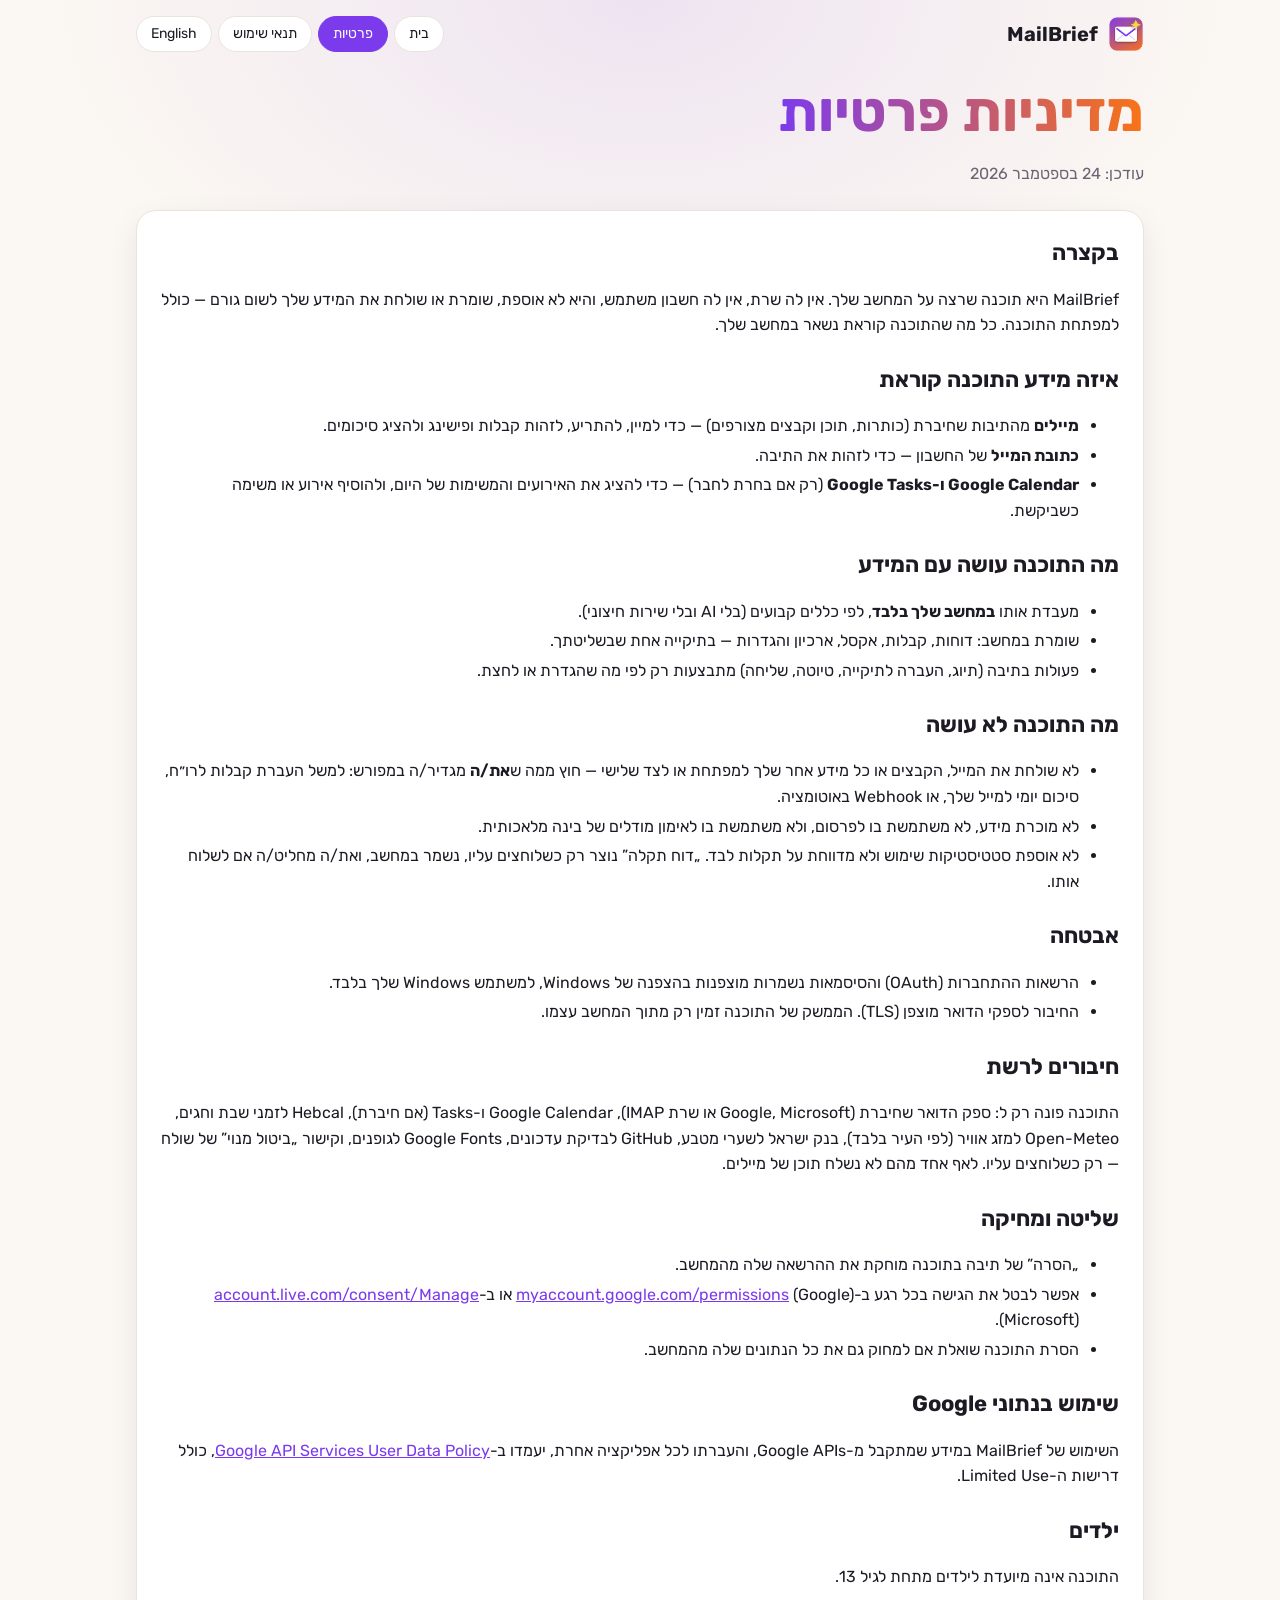
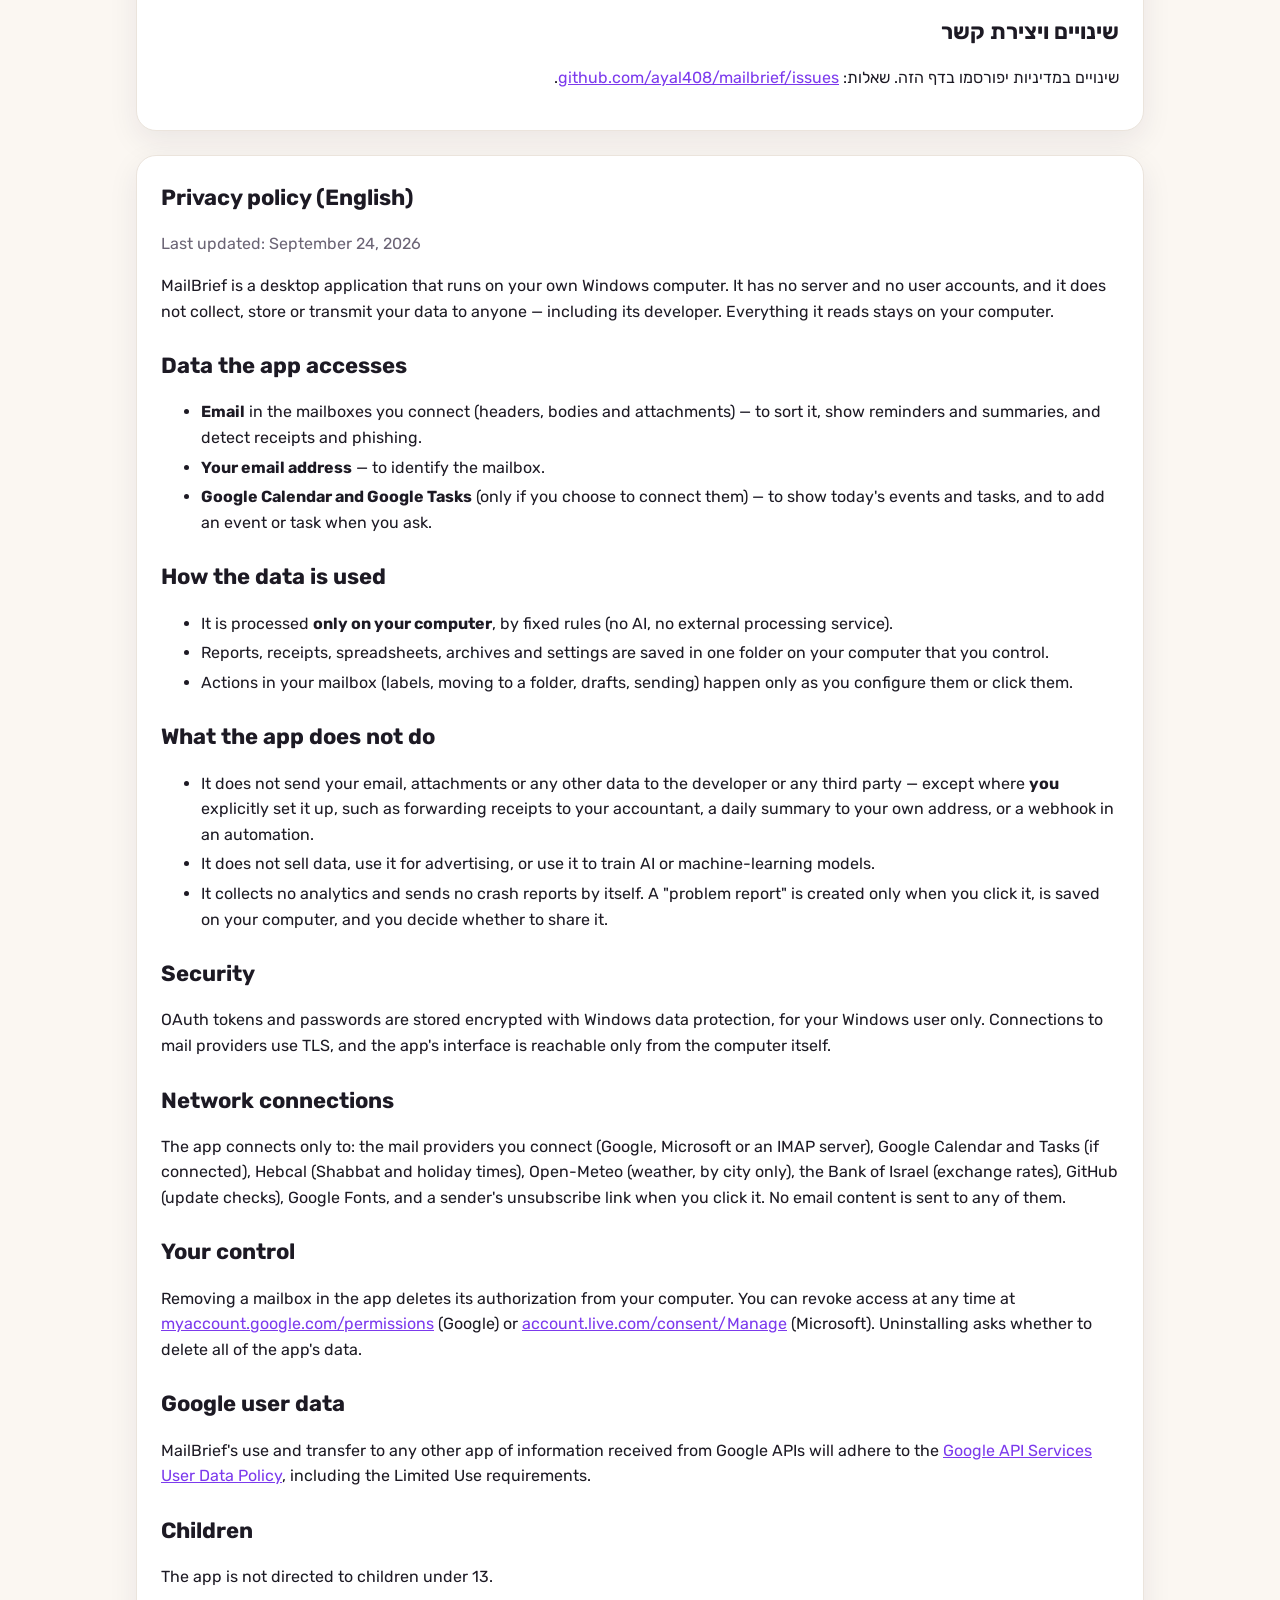
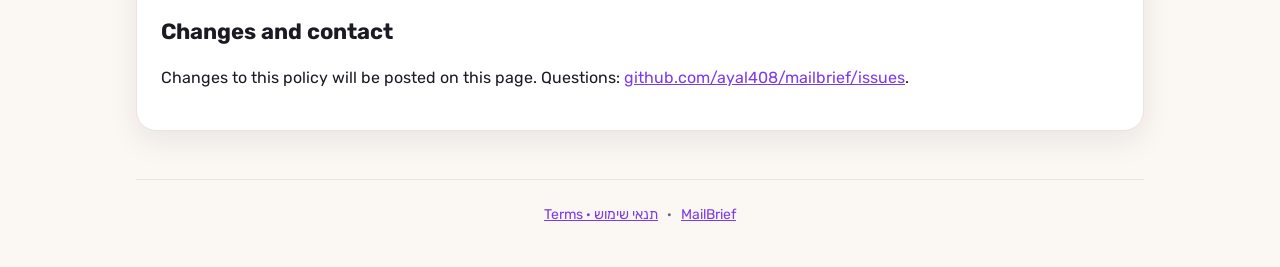
==== docs/privacy.html @ f6186390 "Website: home page, privacy policy and terms (GitHub Pages)" ====
<!doctype html>
<html lang="he" dir="rtl">
<head>
<meta charset="utf-8">
<meta name="viewport" content="width=device-width, initial-scale=1">
<title>מדיניות פרטיות · MailBrief</title>
<meta name="description" content="מדיניות הפרטיות של MailBrief — MailBrief privacy policy.">
<link rel="icon" href="favicon.png">
<link rel="preconnect" href="https://fonts.googleapis.com">
<link href="https://fonts.googleapis.com/css2?family=Rubik:wght@400;500;600;700&display=swap" rel="stylesheet">
<link rel="stylesheet" href="site.css">
</head>
<body>
<div class="wrap">
<header class="top">
  <a class="brand" href="./"><img src="favicon.png" alt="">MailBrief</a>
  <nav><a href="./">בית</a><a href="privacy.html" aria-current="page">פרטיות</a><a href="terms.html">תנאי שימוש</a><a href="#english">English</a></nav>
</header>

<h1><span class="g">מדיניות פרטיות</span></h1>
<p class="muted">עודכן: 24 בספטמבר 2026</p>

<div class="panel">
<h2>בקצרה</h2>
<p>MailBrief היא תוכנה שרצה על המחשב שלך. אין לה שרת, אין לה חשבון משתמש, והיא לא אוספת, שומרת או שולחת את המידע שלך לשום גורם —
כולל למפתחת התוכנה. כל מה שהתוכנה קוראת נשאר במחשב שלך.</p>

<h2>איזה מידע התוכנה קוראת</h2>
<ul>
  <li><b>מיילים</b> מהתיבות שחיברת (כותרות, תוכן וקבצים מצורפים) — כדי למיין, להתריע, לזהות קבלות ופישינג ולהציג סיכומים.</li>
  <li><b>כתובת המייל</b> של החשבון — כדי לזהות את התיבה.</li>
  <li><b>Google Calendar ו-Google Tasks</b> (רק אם בחרת לחבר) — כדי להציג את האירועים והמשימות של היום, ולהוסיף אירוע או משימה כשביקשת.</li>
</ul>

<h2>מה התוכנה עושה עם המידע</h2>
<ul>
  <li>מעבדת אותו <b>במחשב שלך בלבד</b>, לפי כללים קבועים (בלי AI ובלי שירות חיצוני).</li>
  <li>שומרת במחשב: דוחות, קבלות, אקסל, ארכיון והגדרות — בתיקייה אחת שבשליטתך.</li>
  <li>פעולות בתיבה (תיוג, העברה לתיקייה, טיוטה, שליחה) מתבצעות רק לפי מה שהגדרת או לחצת.</li>
</ul>

<h2>מה התוכנה לא עושה</h2>
<ul>
  <li>לא שולחת את המייל, הקבצים או כל מידע אחר שלך למפתחת או לצד שלישי — חוץ ממה ש<b>את/ה</b> מגדיר/ה במפורש: למשל העברת קבלות לרו״ח, סיכום יומי למייל שלך, או Webhook באוטומציה.</li>
  <li>לא מוכרת מידע, לא משתמשת בו לפרסום, ולא משתמשת בו לאימון מודלים של בינה מלאכותית.</li>
  <li>לא אוספת סטטיסטיקות שימוש ולא מדווחת על תקלות לבד. „דוח תקלה” נוצר רק כשלוחצים עליו, נשמר במחשב, ואת/ה מחליט/ה אם לשלוח אותו.</li>
</ul>

<h2>אבטחה</h2>
<ul>
  <li>הרשאות ההתחברות (OAuth) והסיסמאות נשמרות מוצפנות בהצפנה של Windows, למשתמש Windows שלך בלבד.</li>
  <li>החיבור לספקי הדואר מוצפן (TLS). הממשק של התוכנה זמין רק מתוך המחשב עצמו.</li>
</ul>

<h2>חיבורים לרשת</h2>
<p>התוכנה פונה רק ל: ספק הדואר שחיברת (Google, Microsoft או שרת IMAP), Google Calendar ו-Tasks (אם חיברת), Hebcal לזמני שבת וחגים,
Open-Meteo למזג אוויר (לפי העיר בלבד), בנק ישראל לשערי מטבע, GitHub לבדיקת עדכונים, Google Fonts לגופנים, וקישור „ביטול מנוי” של שולח — רק כשלוחצים עליו.
לאף אחד מהם לא נשלח תוכן של מיילים.</p>

<h2>שליטה ומחיקה</h2>
<ul>
  <li>„הסרה” של תיבה בתוכנה מוחקת את ההרשאה שלה מהמחשב.</li>
  <li>אפשר לבטל את הגישה בכל רגע ב-<a href="https://myaccount.google.com/permissions">myaccount.google.com/permissions</a> (Google) או ב-<a href="https://account.live.com/consent/Manage">account.live.com/consent/Manage</a> (Microsoft).</li>
  <li>הסרת התוכנה שואלת אם למחוק גם את כל הנתונים שלה מהמחשב.</li>
</ul>

<h2>שימוש בנתוני Google</h2>
<p>השימוש של MailBrief במידע שמתקבל מ-Google APIs, והעברתו לכל אפליקציה אחרת, יעמדו ב-<a href="https://developers.google.com/terms/api-services-user-data-policy">Google API Services User Data Policy</a>,
כולל דרישות ה-Limited Use.</p>

<h2>ילדים</h2>
<p>התוכנה אינה מיועדת לילדים מתחת לגיל 13.</p>

<h2>שינויים ויצירת קשר</h2>
<p>שינויים במדיניות יפורסמו בדף הזה. שאלות: <a href="https://github.com/ayal408/mailbrief/issues">github.com/ayal408/mailbrief/issues</a>.</p>
</div>

<div class="panel" id="english" dir="ltr">
<h2>Privacy policy (English)</h2>
<p class="muted">Last updated: September 24, 2026</p>
<p>MailBrief is a desktop application that runs on your own Windows computer. It has no server and no user accounts, and it does not collect,
store or transmit your data to anyone — including its developer. Everything it reads stays on your computer.</p>

<h2>Data the app accesses</h2>
<ul>
  <li><b>Email</b> in the mailboxes you connect (headers, bodies and attachments) — to sort it, show reminders and summaries, and detect receipts and phishing.</li>
  <li><b>Your email address</b> — to identify the mailbox.</li>
  <li><b>Google Calendar and Google Tasks</b> (only if you choose to connect them) — to show today's events and tasks, and to add an event or task when you ask.</li>
</ul>

<h2>How the data is used</h2>
<ul>
  <li>It is processed <b>only on your computer</b>, by fixed rules (no AI, no external processing service).</li>
  <li>Reports, receipts, spreadsheets, archives and settings are saved in one folder on your computer that you control.</li>
  <li>Actions in your mailbox (labels, moving to a folder, drafts, sending) happen only as you configure them or click them.</li>
</ul>

<h2>What the app does not do</h2>
<ul>
  <li>It does not send your email, attachments or any other data to the developer or any third party — except where <b>you</b> explicitly set it up, such as forwarding receipts to your accountant, a daily summary to your own address, or a webhook in an automation.</li>
  <li>It does not sell data, use it for advertising, or use it to train AI or machine-learning models.</li>
  <li>It collects no analytics and sends no crash reports by itself. A "problem report" is created only when you click it, is saved on your computer, and you decide whether to share it.</li>
</ul>

<h2>Security</h2>
<p>OAuth tokens and passwords are stored encrypted with Windows data protection, for your Windows user only. Connections to mail providers use TLS,
and the app's interface is reachable only from the computer itself.</p>

<h2>Network connections</h2>
<p>The app connects only to: the mail providers you connect (Google, Microsoft or an IMAP server), Google Calendar and Tasks (if connected), Hebcal (Shabbat and holiday times),
Open-Meteo (weather, by city only), the Bank of Israel (exchange rates), GitHub (update checks), Google Fonts, and a sender's unsubscribe link when you click it. No email content is sent to any of them.</p>

<h2>Your control</h2>
<p>Removing a mailbox in the app deletes its authorization from your computer. You can revoke access at any time at
<a href="https://myaccount.google.com/permissions">myaccount.google.com/permissions</a> (Google) or
<a href="https://account.live.com/consent/Manage">account.live.com/consent/Manage</a> (Microsoft). Uninstalling asks whether to delete all of the app's data.</p>

<h2>Google user data</h2>
<p>MailBrief's use and transfer to any other app of information received from Google APIs will adhere to the
<a href="https://developers.google.com/terms/api-services-user-data-policy">Google API Services User Data Policy</a>, including the Limited Use requirements.</p>

<h2>Children</h2>
<p>The app is not directed to children under 13.</p>

<h2>Changes and contact</h2>
<p>Changes to this policy will be posted on this page. Questions: <a href="https://github.com/ayal408/mailbrief/issues">github.com/ayal408/mailbrief/issues</a>.</p>
</div>

<footer><a href="./">MailBrief</a> · <a href="terms.html">תנאי שימוש · Terms</a></footer>
</div>
</body>
</html>
---- docs/site.css ----
:root{--bg:#fbf7f2;--surface:#fff;--ink:#1d1a24;--muted:#6b6475;--line:#ebe4dc;--accent:#7c3aed;--accent-2:#f97316;--good:#16a34a;
--shadow:0 10px 30px rgba(40,20,60,.08);--oval:rgba(124,58,237,.10);color-scheme:light}
@media (prefers-color-scheme:dark){:root{--bg:#14121a;--surface:#1e1b26;--ink:#f3eff8;--muted:#a39cb0;--line:#2e2a38;--accent:#a78bfa;
--accent-2:#fb923c;--good:#4ade80;--shadow:0 10px 30px rgba(0,0,0,.35);--oval:rgba(167,139,250,.13);color-scheme:dark}}
*{box-sizing:border-box}
body{margin:0;color:var(--ink);background:var(--bg) radial-gradient(ellipse 46% 360px at 50% 0,var(--oval),transparent 100%) no-repeat;
font-family:Rubik,system-ui,sans-serif;line-height:1.6;min-height:100vh}
a{color:var(--accent)}
.wrap{max-width:1040px;margin:0 auto;padding:0 16px}
header.top{display:flex;align-items:center;justify-content:space-between;gap:12px;padding:16px 0;flex-wrap:wrap}
header.top .brand{display:flex;align-items:center;gap:10px;font-weight:700;font-size:20px;color:var(--ink);text-decoration:none}
header.top .brand img{width:36px;height:36px}
header.top nav{display:flex;gap:6px;flex-wrap:wrap}
header.top nav a{text-decoration:none;color:var(--ink);padding:6px 14px;border-radius:999px;border:1px solid var(--line);background:var(--surface);font-size:14px}
header.top nav a[aria-current]{background:var(--accent);border-color:var(--accent);color:#fff}
.hero{text-align:center;padding:40px 0 24px}
.hero img{width:112px;height:112px;animation:wob 4s ease-in-out infinite}
@keyframes wob{0%,100%{transform:rotate(-4deg)}50%{transform:rotate(4deg) translateY(-4px)}}
@media (prefers-reduced-motion:reduce){.hero img{animation:none}}
h1{font-size:clamp(34px,6vw,56px);margin:12px 0 4px;line-height:1.15}
.g{background:linear-gradient(90deg,var(--accent),var(--accent-2));-webkit-background-clip:text;background-clip:text;color:transparent}
.lead{font-size:clamp(17px,2.4vw,21px);color:var(--muted);max-width:720px;margin:0 auto}
.cta{display:flex;gap:10px;justify-content:center;flex-wrap:wrap;margin:24px 0 8px}
.btn{display:inline-block;padding:12px 22px;border-radius:14px;font-weight:600;text-decoration:none;border:1px solid var(--line);background:var(--surface);color:var(--ink)}
.btn.main{background:var(--accent);border-color:var(--accent);color:#fff;box-shadow:var(--shadow)}
code{background:var(--surface);border:1px solid var(--line);border-radius:8px;padding:2px 8px;font-size:14px}
.chips{display:flex;gap:8px;justify-content:center;flex-wrap:wrap;margin:16px 0}
.chips span{font-size:13px;border:1px solid var(--line);border-radius:999px;padding:3px 12px;background:var(--surface)}
.shots{display:grid;grid-template-columns:1fr 1fr;gap:16px;margin:32px 0}
.shots img{width:100%;border-radius:16px;border:1px solid var(--line);box-shadow:var(--shadow);display:block}
.grid{display:grid;grid-template-columns:repeat(auto-fit,minmax(230px,1fr));gap:12px;margin:24px 0}
.card{background:var(--surface);border:1px solid var(--line);border-radius:18px;padding:16px 18px;box-shadow:var(--shadow)}
.card b{display:block;font-size:17px;margin-bottom:4px}.card p{margin:0;color:var(--muted);font-size:15px}
section{margin:48px 0}
h2{font-size:28px;margin:0 0 8px}
.panel{background:var(--surface);border:1px solid var(--line);border-radius:20px;padding:24px;box-shadow:var(--shadow);margin:24px 0}
.panel h2{font-size:22px;margin-top:24px}.panel h2:first-child{margin-top:0}
.panel li{margin:4px 0}
.muted{color:var(--muted)}
footer{border-top:1px solid var(--line);padding:24px 0 40px;margin-top:48px;color:var(--muted);font-size:14px;text-align:center}
footer a{margin:0 6px}
[dir=ltr]{text-align:left}
@media (max-width:640px){.shots{grid-template-columns:1fr}.panel{padding:18px}}
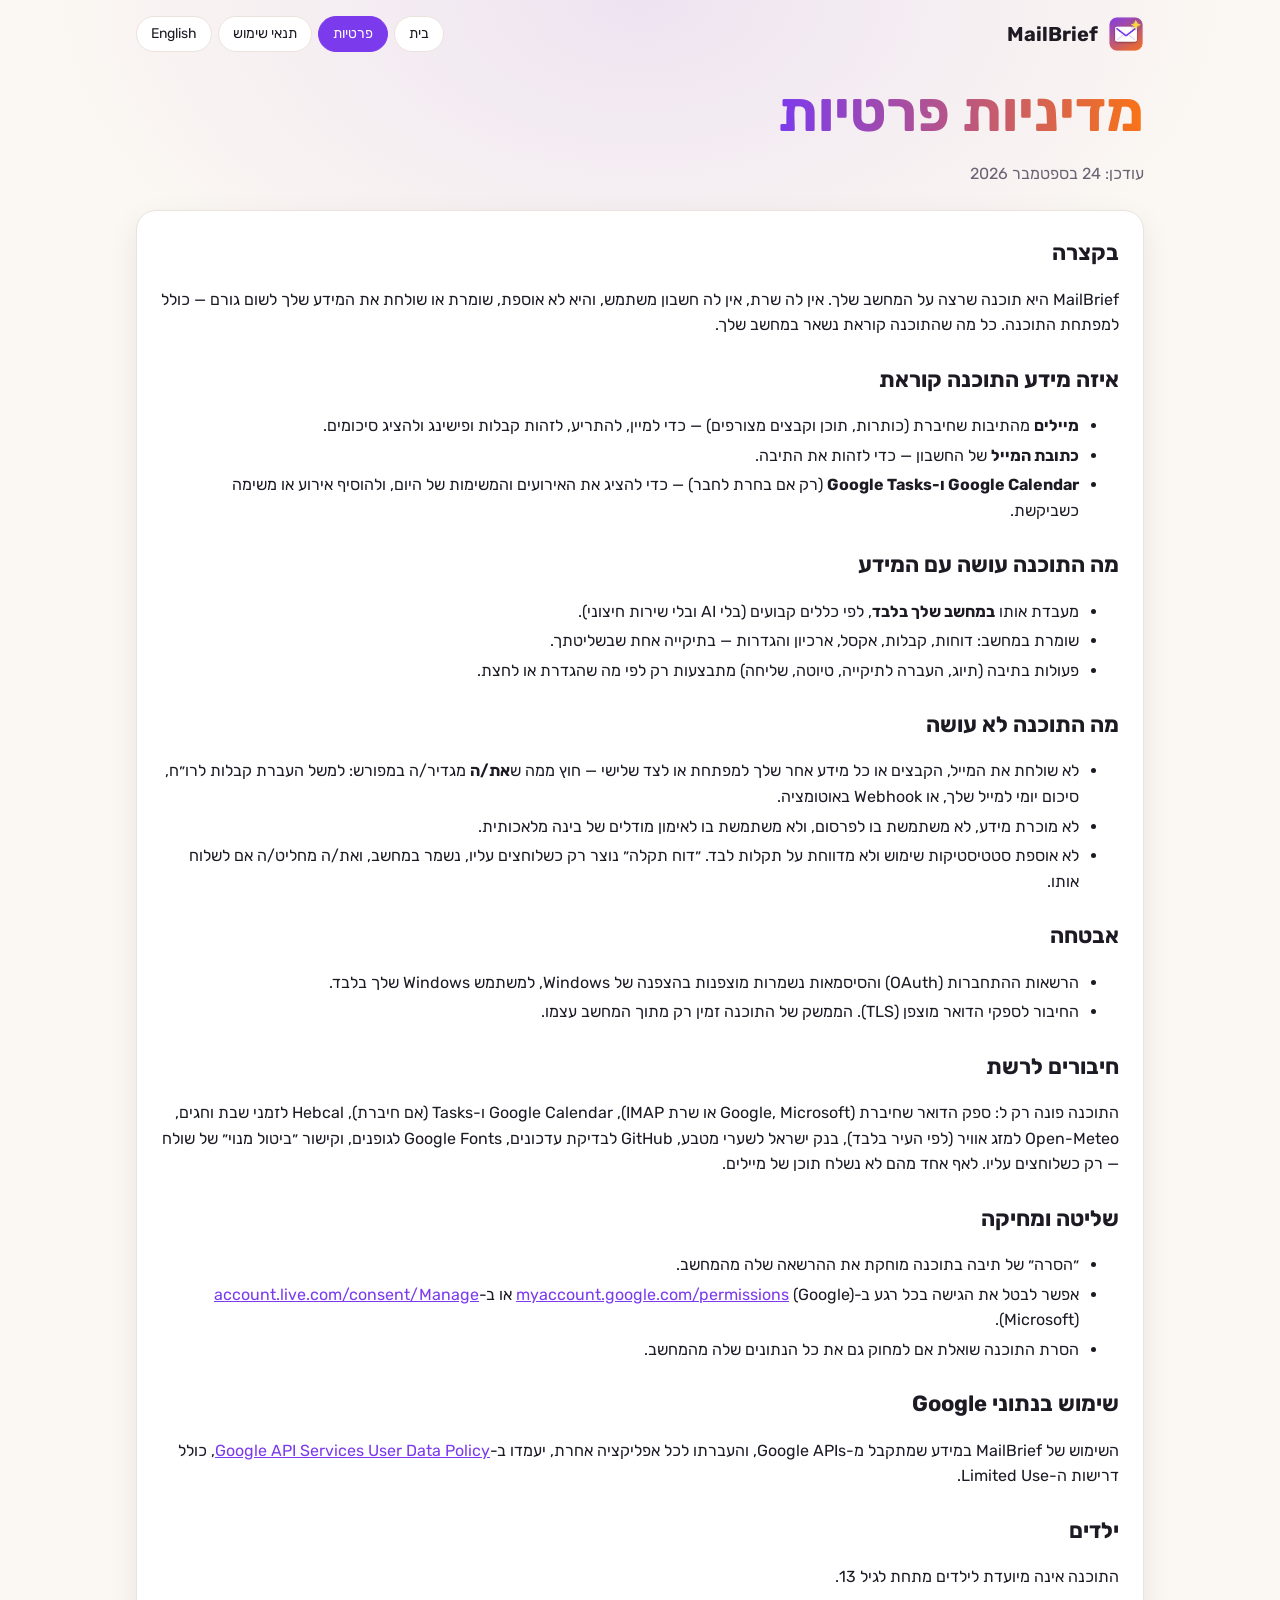
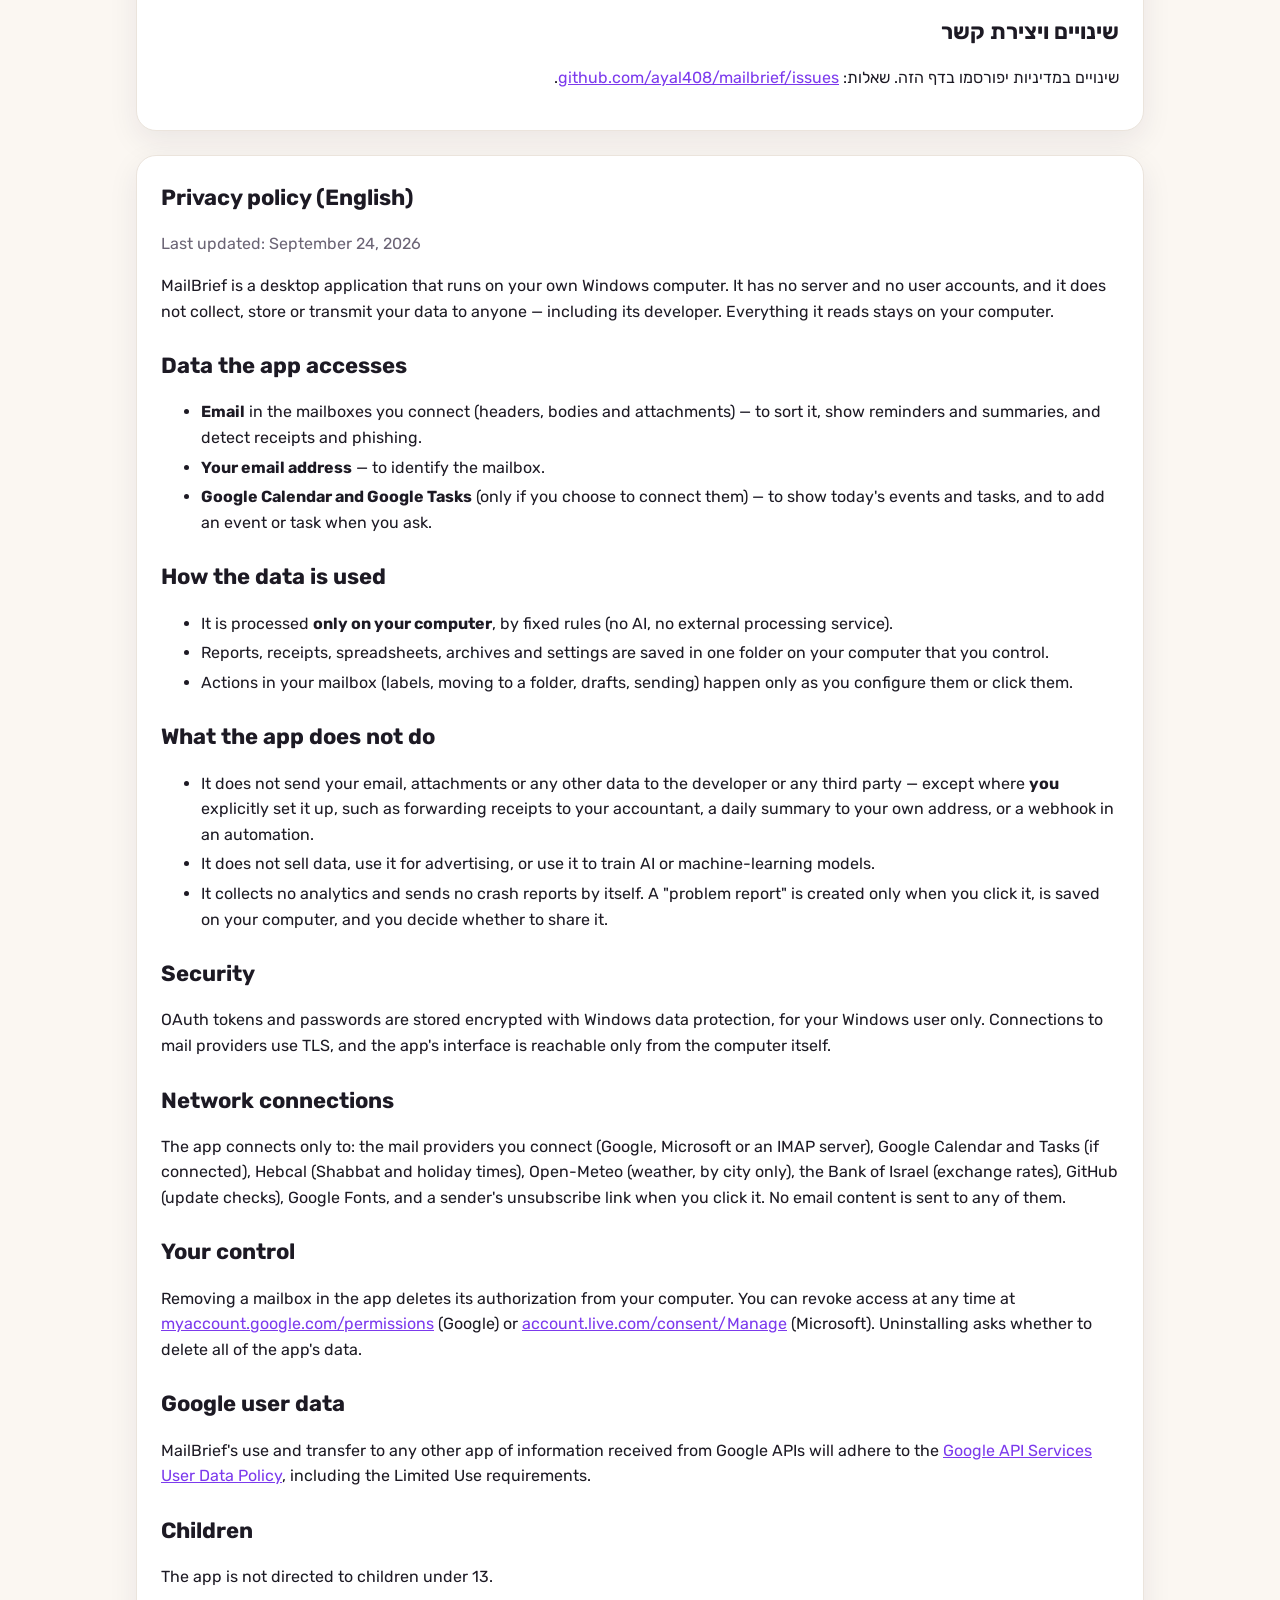
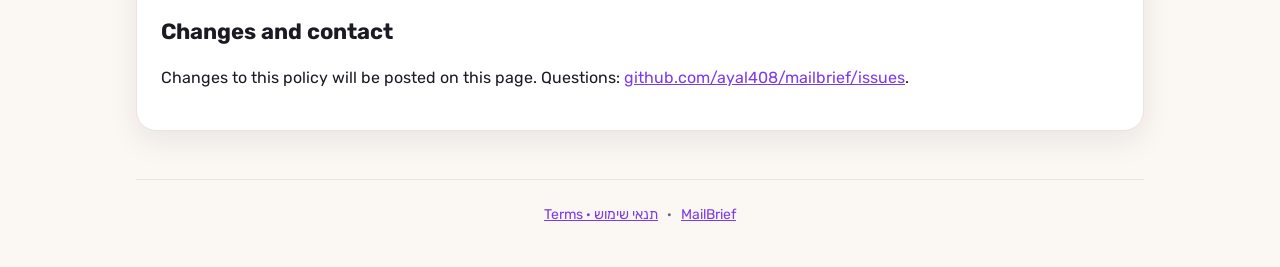
==== commit 9f3b2667: "Hebrew quotation marks that read right in RTL, updates seen within half an hour, and the website - „" ====
--- a/docs/privacy.html
+++ b/docs/privacy.html
@@ -43,7 +43,7 @@
 <ul>
   <li>לא שולחת את המייל, הקבצים או כל מידע אחר שלך למפתחת או לצד שלישי — חוץ ממה ש<b>את/ה</b> מגדיר/ה במפורש: למשל העברת קבלות לרו״ח, סיכום יומי למייל שלך, או Webhook באוטומציה.</li>
   <li>לא מוכרת מידע, לא משתמשת בו לפרסום, ולא משתמשת בו לאימון מודלים של בינה מלאכותית.</li>
-  <li>לא אוספת סטטיסטיקות שימוש ולא מדווחת על תקלות לבד. „דוח תקלה” נוצר רק כשלוחצים עליו, נשמר במחשב, ואת/ה מחליט/ה אם לשלוח אותו.</li>
+  <li>לא אוספת סטטיסטיקות שימוש ולא מדווחת על תקלות לבד. ״דוח תקלה״ נוצר רק כשלוחצים עליו, נשמר במחשב, ואת/ה מחליט/ה אם לשלוח אותו.</li>
 </ul>
 
 <h2>אבטחה</h2>
@@ -54,12 +54,12 @@
 
 <h2>חיבורים לרשת</h2>
 <p>התוכנה פונה רק ל: ספק הדואר שחיברת (Google, Microsoft או שרת IMAP), Google Calendar ו-Tasks (אם חיברת), Hebcal לזמני שבת וחגים,
-Open-Meteo למזג אוויר (לפי העיר בלבד), בנק ישראל לשערי מטבע, GitHub לבדיקת עדכונים, Google Fonts לגופנים, וקישור „ביטול מנוי” של שולח — רק כשלוחצים עליו.
+Open-Meteo למזג אוויר (לפי העיר בלבד), בנק ישראל לשערי מטבע, GitHub לבדיקת עדכונים, Google Fonts לגופנים, וקישור ״ביטול מנוי״ של שולח — רק כשלוחצים עליו.
 לאף אחד מהם לא נשלח תוכן של מיילים.</p>
 
 <h2>שליטה ומחיקה</h2>
 <ul>
-  <li>„הסרה” של תיבה בתוכנה מוחקת את ההרשאה שלה מהמחשב.</li>
+  <li>״הסרה״ של תיבה בתוכנה מוחקת את ההרשאה שלה מהמחשב.</li>
   <li>אפשר לבטל את הגישה בכל רגע ב-<a href="https://myaccount.google.com/permissions">myaccount.google.com/permissions</a> (Google) או ב-<a href="https://account.live.com/consent/Manage">account.live.com/consent/Manage</a> (Microsoft).</li>
   <li>הסרת התוכנה שואלת אם למחוק גם את כל הנתונים שלה מהמחשב.</li>
 </ul>
